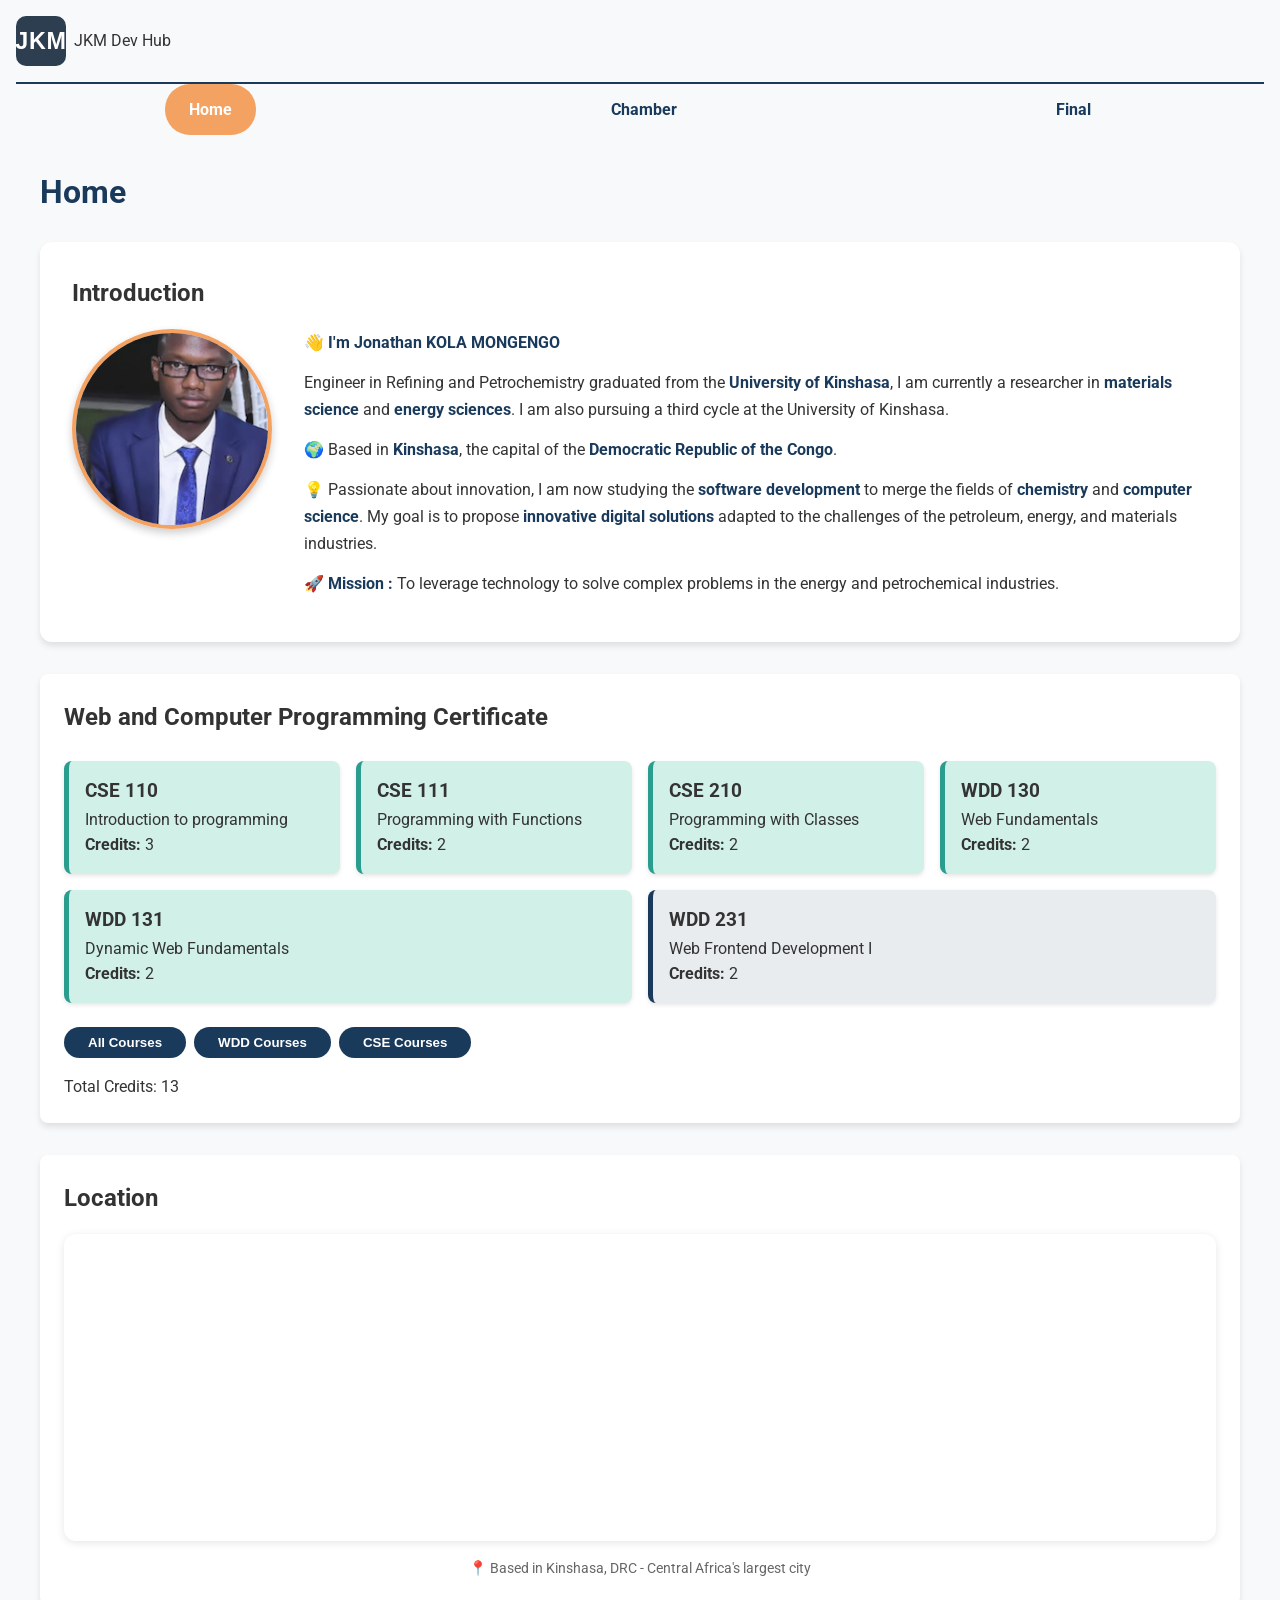
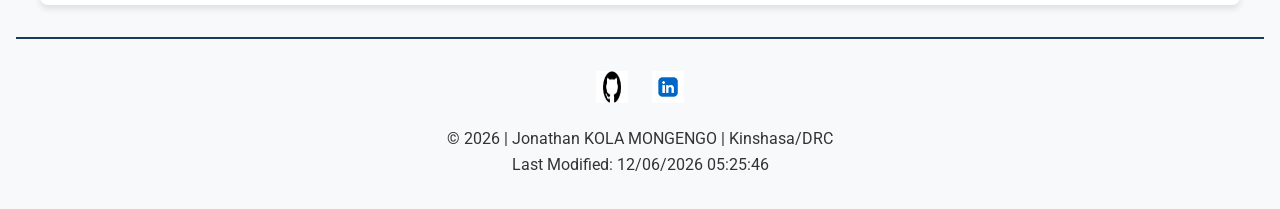
==== index.html @ d8cd604a "week01" ====
<!DOCTYPE html>
<html lang="en">
<head>
    <meta charset="UTF-8">
    <meta name="viewport" content="width=device-width, initial-scale=1.0">
    <title>WDD 231 - Jonathan Kola Mongengo</title>
    <meta name="description" content="Course home page for WDD 231">
    <meta name="author" content="Jonathan KOLA MONGENGO">
    <link rel="stylesheet" href="styles/normalize.css">
    <link rel="stylesheet" href="styles/style.css">
    <link rel="preconnect" href="https://fonts.googleapis.com">
    <link rel="preconnect" href="https://fonts.gstatic.com" crossorigin>
    <link href="https://fonts.googleapis.com/css2?family=Roboto:wght@400;700&display=swap" rel="stylesheet">
    <script src="scripts/navigation.js" defer></script>
    <script src="scripts/dates.js" defer></script>
    <script src="scripts/courses.js" defer></script>
</head>
<body>
    <header>
        <div class="logo-container">
            <img src="images/logo.svg" alt="Site Logo" width="50" height="50">
            <span>JKM Dev Hub</span>
        </div>
        <button id="hamburgerBtn" aria-label="Toggle Navigation">☰</button>
    </header>

    <nav id="mainNav">
        <ul>
            <li><a href="index.html" class="active">Home</a></li>
            <li><a href="chamber/">Chamber</a></li>
            <li><a href="final/">Final</a></li>
        </ul>
    </nav>

    <main>
        <h1>Home</h1>
        <section id="introduction">
            <h2>Introduction</h2>
            <div class="intro-grid">
                <div class="intro-image">
                    <img src="images/kola.png" alt="Jonathan KOLA MONGENGO - Web Developer & Petrochemical Engineer" width="200" height="200" loading="lazy">
                </div>
        
                <div class="intro-text">
                <p><strong>👋 I'm Jonathan KOLA MONGENGO</strong></p>
                <p>Engineer in Refining and Petrochemistry graduated from the <strong>University of Kinshasa</strong>, I am currently a researcher in <strong>materials science</strong> and <strong>energy sciences</strong>. I am also pursuing a third cycle at the University of Kinshasa.</p>
            
                <p>🌍 Based in <strong>Kinshasa</strong>, the capital of the <strong>Democratic Republic of the Congo</strong>.</p>
            
                <p>💡 Passionate about innovation, I am now studying the <strong>software development</strong> to merge the fields of <strong>chemistry</strong> and <strong>computer science</strong>. My goal is to propose <strong>innovative digital solutions</strong> adapted to the challenges of the petroleum, energy, and materials industries.</p>
            
                <p>🚀 <strong>Mission :</strong> To leverage technology to solve complex problems in the energy and petrochemical industries.</p>
            </div>
        </section>
        <section id="projects">
            <h2>Web and Computer Programming Certificate</h2>
            <div id="courseContainer"></div>
            <div id="filterButtons">
                <button type="button" data-filter="all">All Courses</button>
                <button type="button" data-filter="wdd">WDD Courses</button>
                <button type="button" data-filter="cse">CSE Courses</button>
            </div>
            <p>Total Credits: <span id="totalCredits">0</span></p>
        </section>
        <section id="location">
            <h2>Location</h2>
            <div class="location-content">
                <div class="map-container">
                    <iframe 
                        src="https://www.google.com/maps/embed?pb=!1m18!1m12!1m3!1d63874.03345808838!2d15.2569304!3d-4.322254!2m3!1f0!2f0!3f0!3m2!1i1024!2i768!4f13.1!3m3!1m2!1s0x1a6a31c5b1b7f4c7%3A0x9f7b6e2a5e3a7c!2sKinshasa%2C%20Democratic%20Republic%20of%20the%20Congo!5e0!3m2!1sen!2sus!4v1700000000000" 
                        width="100%" 
                        height="300" 
                        style="border:0; border-radius: 8px;" 
                        allowfullscreen="" 
                        loading="lazy">
                    </iframe>
                </div>
                <p class="location-note">📍 Based in Kinshasa, DRC - Central Africa's largest city</p>
            </div>
        </section>
    </main>

    <footer>
        <div class="social-links">
            <a href="https://github.com/kolajoe"><img src="images/github.png" alt="GitHub"></a>
            <a href="https://linkedin.com/in/jonathan-kola-871001234"><img src="images/linkedin.png" alt="LinkedIn"></a>
        </div>
        <p>&copy; <span id="currentyear"></span> | Jonathan KOLA MONGENGO | Kinshasa/DRC</p>
        <p id="lastModified"></p>
    </footer>
</body>
</html>
---- styles/style.css ----
/* Variables de couleurs et styles de base */
:root {
    --primary-color: #1a3a5c;
    --secondary-color: #f4a261;
    --completed-color: #2a9d8f;
    --text-color: #333;
}

* {
    margin: 0;
    padding: 0;
    box-sizing: border-box;
}

body {
    font-family: 'Roboto', sans-serif;
    line-height: 1.6;
    background-color: #f8f9fa;
    color: var(--text-color);
    padding: 0 1rem;
}

/* ---------- STYLE MOBILE (Par défaut) ---------- */

/* HEADER */
header {
    display: flex;
    justify-content: space-between;
    align-items: center;
    padding: 1rem 0;
    border-bottom: 2px solid var(--primary-color);
}

.logo-container {
    display: flex;
    align-items: center;
    gap: 0.5rem;
}

#hamburgerBtn {
    font-size: 2rem;
    background: none;
    border: none;
    cursor: pointer;
    color: var(--primary-color);
}

/* NAVIGATION (cachée par défaut sur mobile) */
nav {
    max-height: 0;
    overflow: hidden;
    transition: max-height 0.3s ease-out;
    background-color: white;
}

nav.open {
    max-height: 300px; /* Assez grand pour le contenu */
}

nav ul {
    display: flex;
    flex-direction: column;
    list-style: none;
    text-align: center;
}

nav a {
    display: block;
    padding: 0.8rem 0;
    text-decoration: none;
    font-weight: bold;
    color: var(--primary-color);
    border-bottom: 1px solid #eee;
}

nav a:hover {
    background-color: var(--primary-color);
    color: white;
}

nav a.active {
    background-color: var(--secondary-color);
    color: white;
}

/* SECTIONS PRINCIPALES */
main {
    max-width: 1200px;
    margin: 2rem auto;
}

section {
    background: white;
    padding: 1.5rem;
    margin-bottom: 2rem;
    border-radius: 8px;
    box-shadow: 0 4px 6px rgba(0,0,0,0.1);
}

h1 {
    color: var(--primary-color);
    margin-bottom: 1.5rem;
}

/* CONTENEUR DES CARTES (Flexbox) */
#courseContainer {
    display: flex;
    flex-wrap: wrap;
    gap: 1rem;
    margin: 1.5rem 0;
}

.course-card {
    flex: 1 1 200px; /* S'adapte sur mobile */
    background-color: #e9ecef;
    padding: 1rem;
    border-radius: 8px;
    border-left: 5px solid var(--primary-color);
    box-shadow: 0 2px 4px rgba(0,0,0,0.1);
}

.course-card.completed {
    border-left-color: var(--completed-color);
    background-color: #d1f0e8;
}

#filterButtons {
    display: flex;
    gap: 0.5rem;
    margin: 1rem 0;
}

#filterButtons button {
    padding: 0.5rem 1.5rem;
    border: none;
    border-radius: 20px;
    background-color: var(--primary-color);
    color: white;
    cursor: pointer;
    font-weight: bold;
    transition: background-color 0.2s;
}

#filterButtons button:hover {
    background-color: var(--secondary-color);
}


/* Section Introduction */
#introduction {
    background: white;
    padding: 2rem;
    border-radius: 12px;
    box-shadow: 0 4px 6px rgba(0,0,0,0.1);
}

.intro-grid {
    display: grid;
    grid-template-columns: 200px 1fr;
    gap: 2rem;
    align-items: start;
    margin-top: 1rem;
}

/* Photo */
.intro-image img {
    width: 100%;
    height: auto;
    border-radius: 50%;
    border: 4px solid var(--secondary-color);
    box-shadow: 0 4px 8px rgba(0,0,0,0.2);
    object-fit: cover;
    aspect-ratio: 1/1;
}

/* Texte */
.intro-text p {
    margin-bottom: 0.8rem;
    line-height: 1.7;
    color: #333;
}

.intro-text strong {
    color: var(--primary-color);
}

/* Version mobile */
@media (max-width: 768px) {
    .intro-grid {
        grid-template-columns: 1fr;
        text-align: center;
    }
    
    .intro-image img {
        max-width: 180px;
        margin: 0 auto;
    }
}

/* Pour l'Option 4 - Style grille */
.location-grid {
    display: grid;
    grid-template-columns: repeat(auto-fit, minmax(180px, 1fr));
    gap: 1.2rem;
    margin-top: 1rem;
}

.location-item {
    display: flex;
    align-items: center;
    gap: 1rem;
    background: white;
    padding: 1rem 1.2rem;
    border-radius: 8px;
    box-shadow: 0 2px 6px rgba(0,0,0,0.08);
    transition: transform 0.2s;
}

.location-item:hover {
    transform: translateY(-3px);
    box-shadow: 0 4px 12px rgba(0,0,0,0.15);
}

.location-icon {
    font-size: 2rem;
}

.location-item h3 {
    font-size: 0.85rem;
    color: #777;
    margin: 0;
}

.location-item p {
    font-size: 0.95rem;
    font-weight: 600;
    color: var(--primary-color);
    margin: 0;
}

/* Pour la carte */
.map-container {
    margin: 1rem 0;
    border-radius: 12px;
    overflow: hidden;
    box-shadow: 0 2px 8px rgba(0,0,0,0.1);
}

.location-note {
    text-align: center;
    color: #666;
    font-size: 0.9rem;
    margin-top: 0.5rem;
}

/* Responsive */
@media (max-width: 768px) {
    .location-grid {
        grid-template-columns: 1fr 1fr;
    }
}

@media (max-width: 480px) {
    .location-grid {
        grid-template-columns: 1fr;
    }
}

/* FOOTER */
footer {
    text-align: center;
    padding: 2rem 0;
    border-top: 2px solid var(--primary-color);
    margin-top: 2rem;
}

.social-links {
    display: flex;
    justify-content: center;
    gap: 1.5rem;
    margin-bottom: 1rem;
}

.social-links img {
    width: 32px;
    height: 32px;
}

/* ---------- STYLE DESKTOP (Media Query) ---------- */
@media screen and (min-width: 768px) {
    /* Cacher le bouton hamburger */
    #hamburgerBtn {
        display: none;
    }

    /* Afficher la navigation en horizontal */
    nav {
        max-height: 100%; /* Annule la limitation de hauteur */
        overflow: visible;
        background: none;
    }

    nav ul {
        flex-direction: row;
        justify-content: space-around;
        gap: 2rem;
    }

    nav a {
        padding: 0.8rem 1.5rem;
        border-bottom: none;
        border-radius: 25px;
    }

    /* Les cartes en grille plus large */
    .course-card {
        flex: 1 1 250px;
    }
}
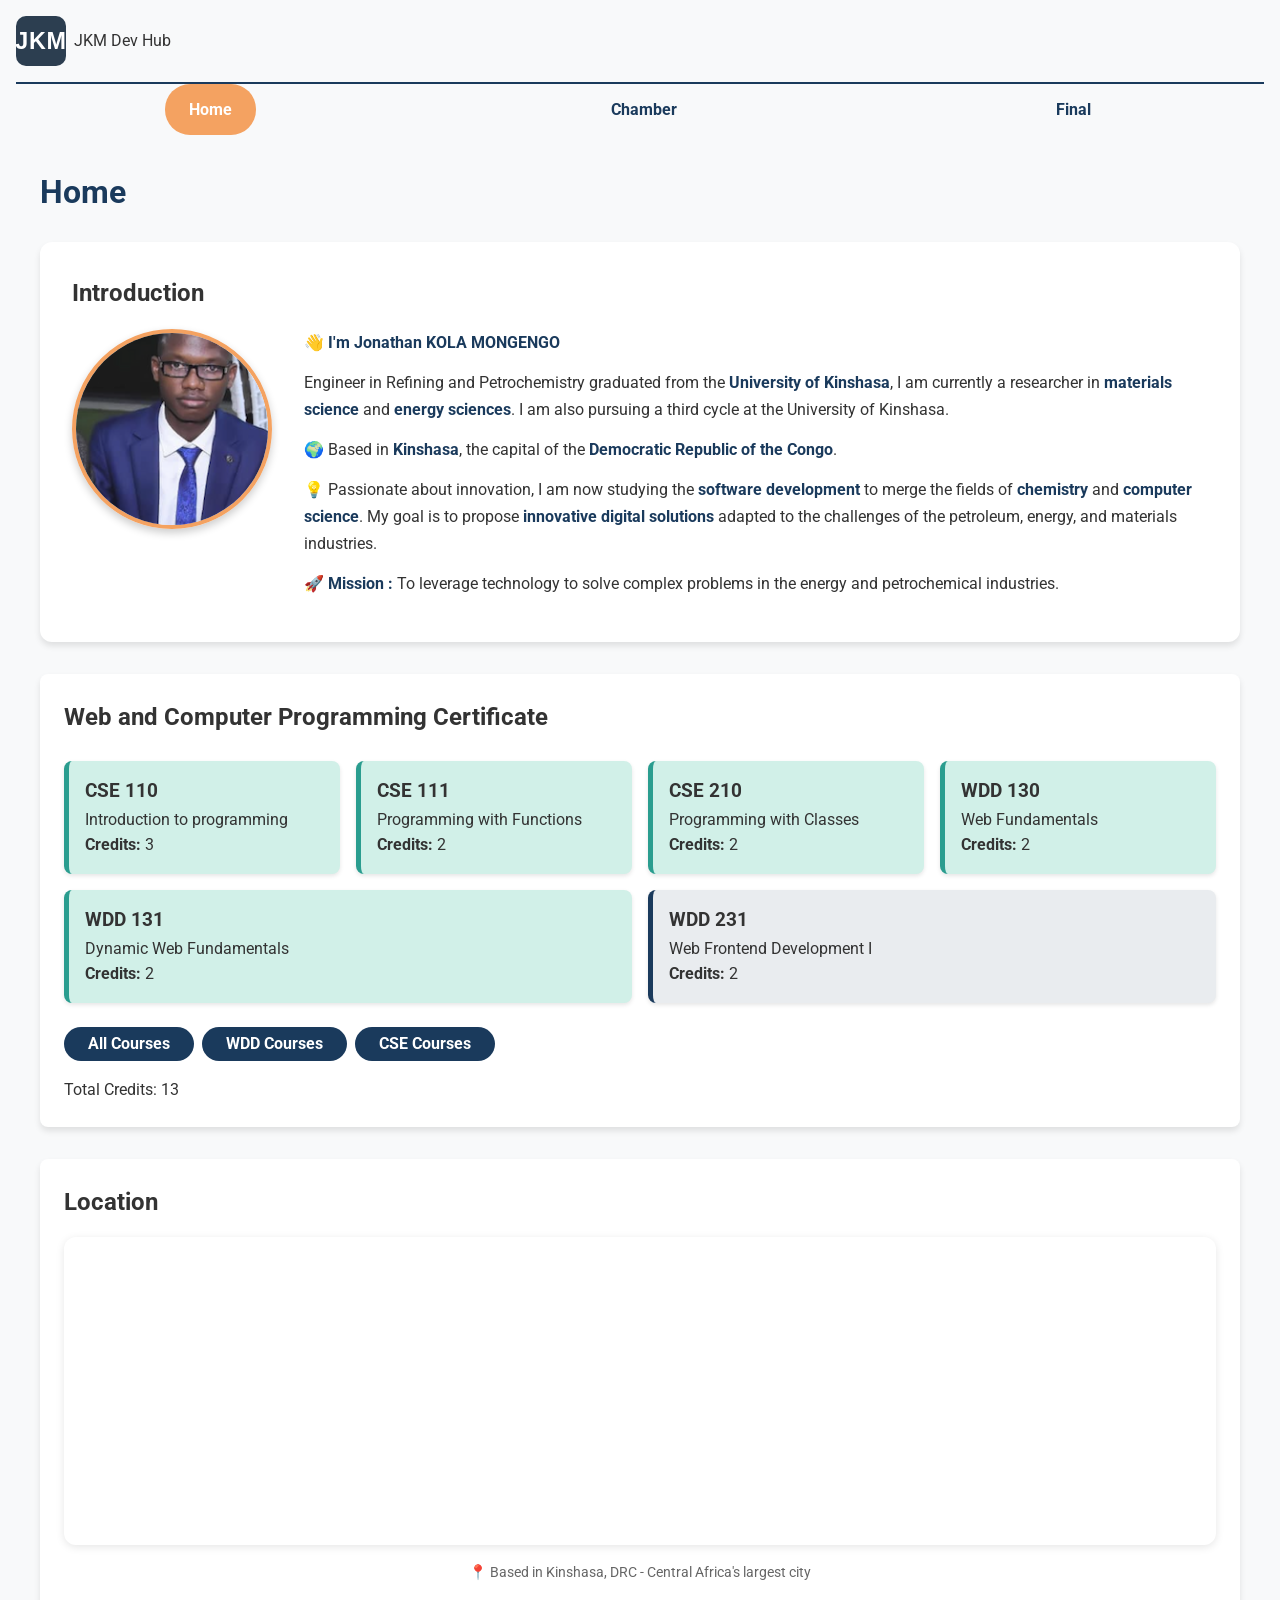
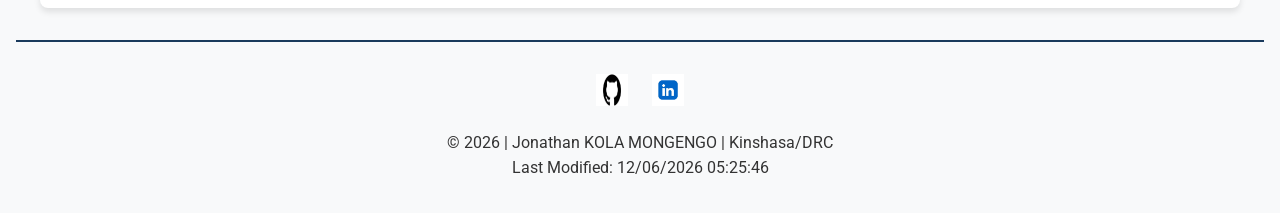
==== commit 89d42324: "second w01" ====
--- a/index.html
+++ b/index.html
@@ -4,7 +4,7 @@
     <meta charset="UTF-8">
     <meta name="viewport" content="width=device-width, initial-scale=1.0">
     <title>WDD 231 - Jonathan Kola Mongengo</title>
-    <meta name="description" content="Course home page for WDD 231">
+    <meta name="description" content="Jonathan KOLA MONGENGO - WDD 231 course home page showcasing web development project, petrochemical engineering, and software development journey at BYU-Idaho.">
     <meta name="author" content="Jonathan KOLA MONGENGO">
     <link rel="stylesheet" href="styles/normalize.css">
     <link rel="stylesheet" href="styles/style.css">
@@ -42,14 +42,15 @@
                 </div>
         
                 <div class="intro-text">
-                <p><strong>👋 I'm Jonathan KOLA MONGENGO</strong></p>
-                <p>Engineer in Refining and Petrochemistry graduated from the <strong>University of Kinshasa</strong>, I am currently a researcher in <strong>materials science</strong> and <strong>energy sciences</strong>. I am also pursuing a third cycle at the University of Kinshasa.</p>
+                   <p><strong>👋 I'm Jonathan KOLA MONGENGO</strong></p>
+                   <p>Engineer in Refining and Petrochemistry graduated from the <strong>University of Kinshasa</strong>, I am currently a researcher in <strong>materials science</strong> and <strong>energy sciences</strong>. I am also pursuing a third cycle at the University of Kinshasa.</p>
             
-                <p>🌍 Based in <strong>Kinshasa</strong>, the capital of the <strong>Democratic Republic of the Congo</strong>.</p>
+                   <p>🌍 Based in <strong>Kinshasa</strong>, the capital of the <strong>Democratic Republic of the Congo</strong>.</p>
             
-                <p>💡 Passionate about innovation, I am now studying the <strong>software development</strong> to merge the fields of <strong>chemistry</strong> and <strong>computer science</strong>. My goal is to propose <strong>innovative digital solutions</strong> adapted to the challenges of the petroleum, energy, and materials industries.</p>
+                   <p>💡 Passionate about innovation, I am now studying the <strong>software development</strong> to merge the fields of <strong>chemistry</strong> and <strong>computer science</strong>. My goal is to propose <strong>innovative digital solutions</strong> adapted to the challenges of the petroleum, energy, and materials industries.</p>
             
-                <p>🚀 <strong>Mission :</strong> To leverage technology to solve complex problems in the energy and petrochemical industries.</p>
+                   <p>🚀 <strong>Mission :</strong> To leverage technology to solve complex problems in the energy and petrochemical industries.</p>
+                </div>
             </div>
         </section>
         <section id="projects">
@@ -67,10 +68,9 @@
             <div class="location-content">
                 <div class="map-container">
                     <iframe 
-                        src="https://www.google.com/maps/embed?pb=!1m18!1m12!1m3!1d63874.03345808838!2d15.2569304!3d-4.322254!2m3!1f0!2f0!3f0!3m2!1i1024!2i768!4f13.1!3m3!1m2!1s0x1a6a31c5b1b7f4c7%3A0x9f7b6e2a5e3a7c!2sKinshasa%2C%20Democratic%20Republic%20of%20the%20Congo!5e0!3m2!1sen!2sus!4v1700000000000" 
-                        width="100%" 
+                        src="https://www.google.com/maps/embed?pb=!1m18!1m12!1m3!1d63874.03345808838!2d15.2569304!3d-4.322254!2m3!1f0!2f0!3f0!3m2!1i1024!2i768!4f13.1!3m3!1m2!1s0x1a6a31c5b1b7f4c7%3A0x9f7b6e2a5e3a7c!2sKinshasa%2C%20Democratic%20Republic%20of%20the%20Congo!5e0!3m2!1sen!2sus!4v1700000000000"  
                         height="300" 
-                        style="border:0; border-radius: 8px;" 
+                        class="map-frame" 
                         allowfullscreen="" 
                         loading="lazy">
                     </iframe>
--- a/styles/style.css
+++ b/styles/style.css
@@ -246,6 +246,27 @@
     box-shadow: 0 2px 8px rgba(0,0,0,0.1);
 }
 
+/* Pour la carte */
+.map-frame {
+    width: 100%;
+    border: 0;
+    border-radius: 8px;
+}
+
+.location-details {
+    display: grid;
+    grid-template-columns: 1fr 1fr;
+    gap: 0.5rem;
+    margin-top: 1rem;
+    background: #f8f9fa;
+    padding: 1.2rem;
+    border-radius: 8px;
+}
+
+.location-details p {
+    margin: 0.3rem 0;
+}
+
 .location-note {
     text-align: center;
     color: #666;
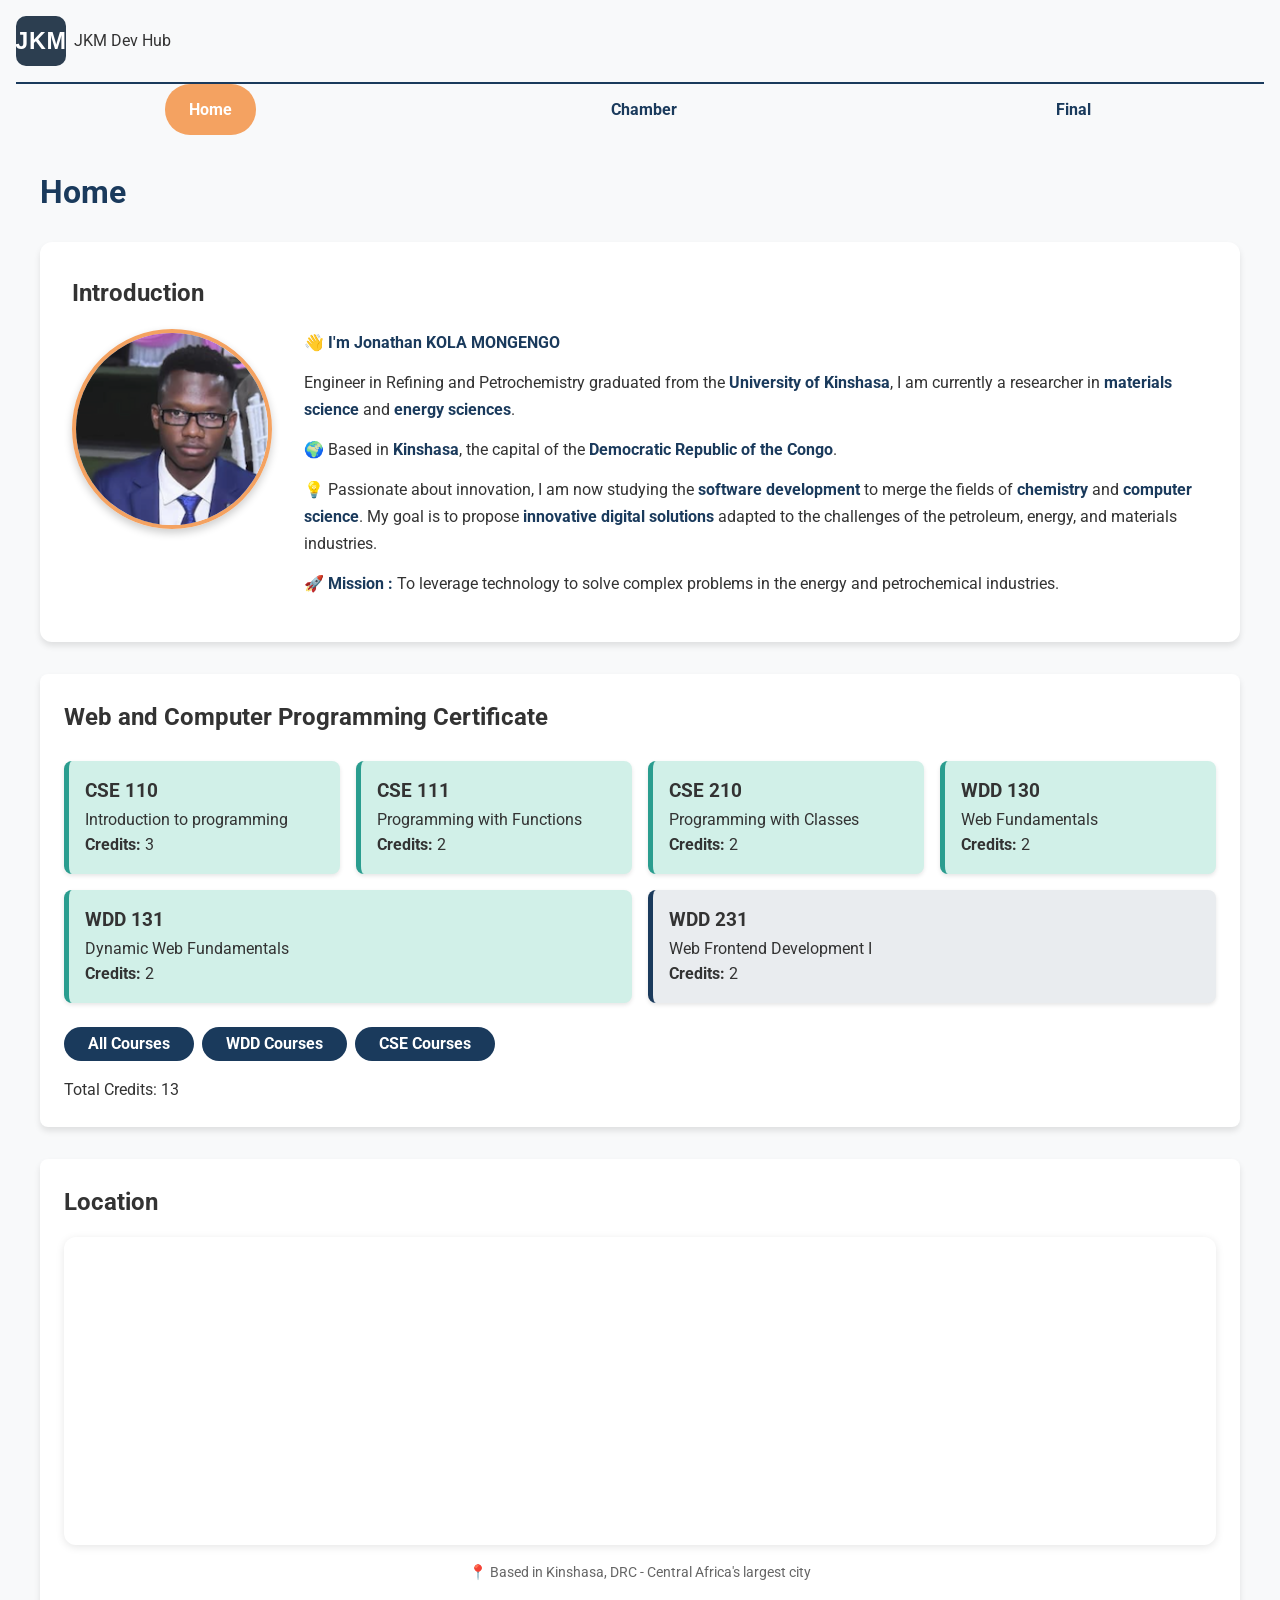
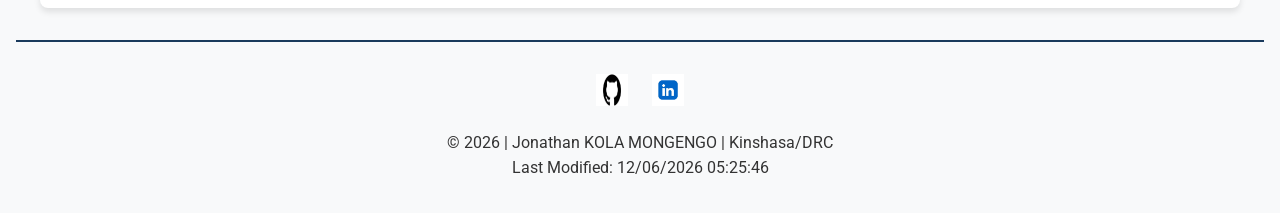
==== commit 6ac47648: "Week02" ====
--- a/index.html
+++ b/index.html
@@ -43,7 +43,7 @@
         
                 <div class="intro-text">
                    <p><strong>👋 I'm Jonathan KOLA MONGENGO</strong></p>
-                   <p>Engineer in Refining and Petrochemistry graduated from the <strong>University of Kinshasa</strong>, I am currently a researcher in <strong>materials science</strong> and <strong>energy sciences</strong>. I am also pursuing a third cycle at the University of Kinshasa.</p>
+                   <p>Engineer in Refining and Petrochemistry graduated from the <strong>University of Kinshasa</strong>, I am currently a researcher in <strong>materials science</strong> and <strong>energy sciences</strong>.</p>
             
                    <p>🌍 Based in <strong>Kinshasa</strong>, the capital of the <strong>Democratic Republic of the Congo</strong>.</p>
             
--- a/styles/style.css
+++ b/styles/style.css
@@ -165,11 +165,12 @@
 /* Photo */
 .intro-image img {
     width: 100%;
-    height: auto;
+    height: 100%;
     border-radius: 50%;
     border: 4px solid var(--secondary-color);
     box-shadow: 0 4px 8px rgba(0,0,0,0.2);
     object-fit: cover;
+    object-position: center 2%;
     aspect-ratio: 1/1;
 }
 
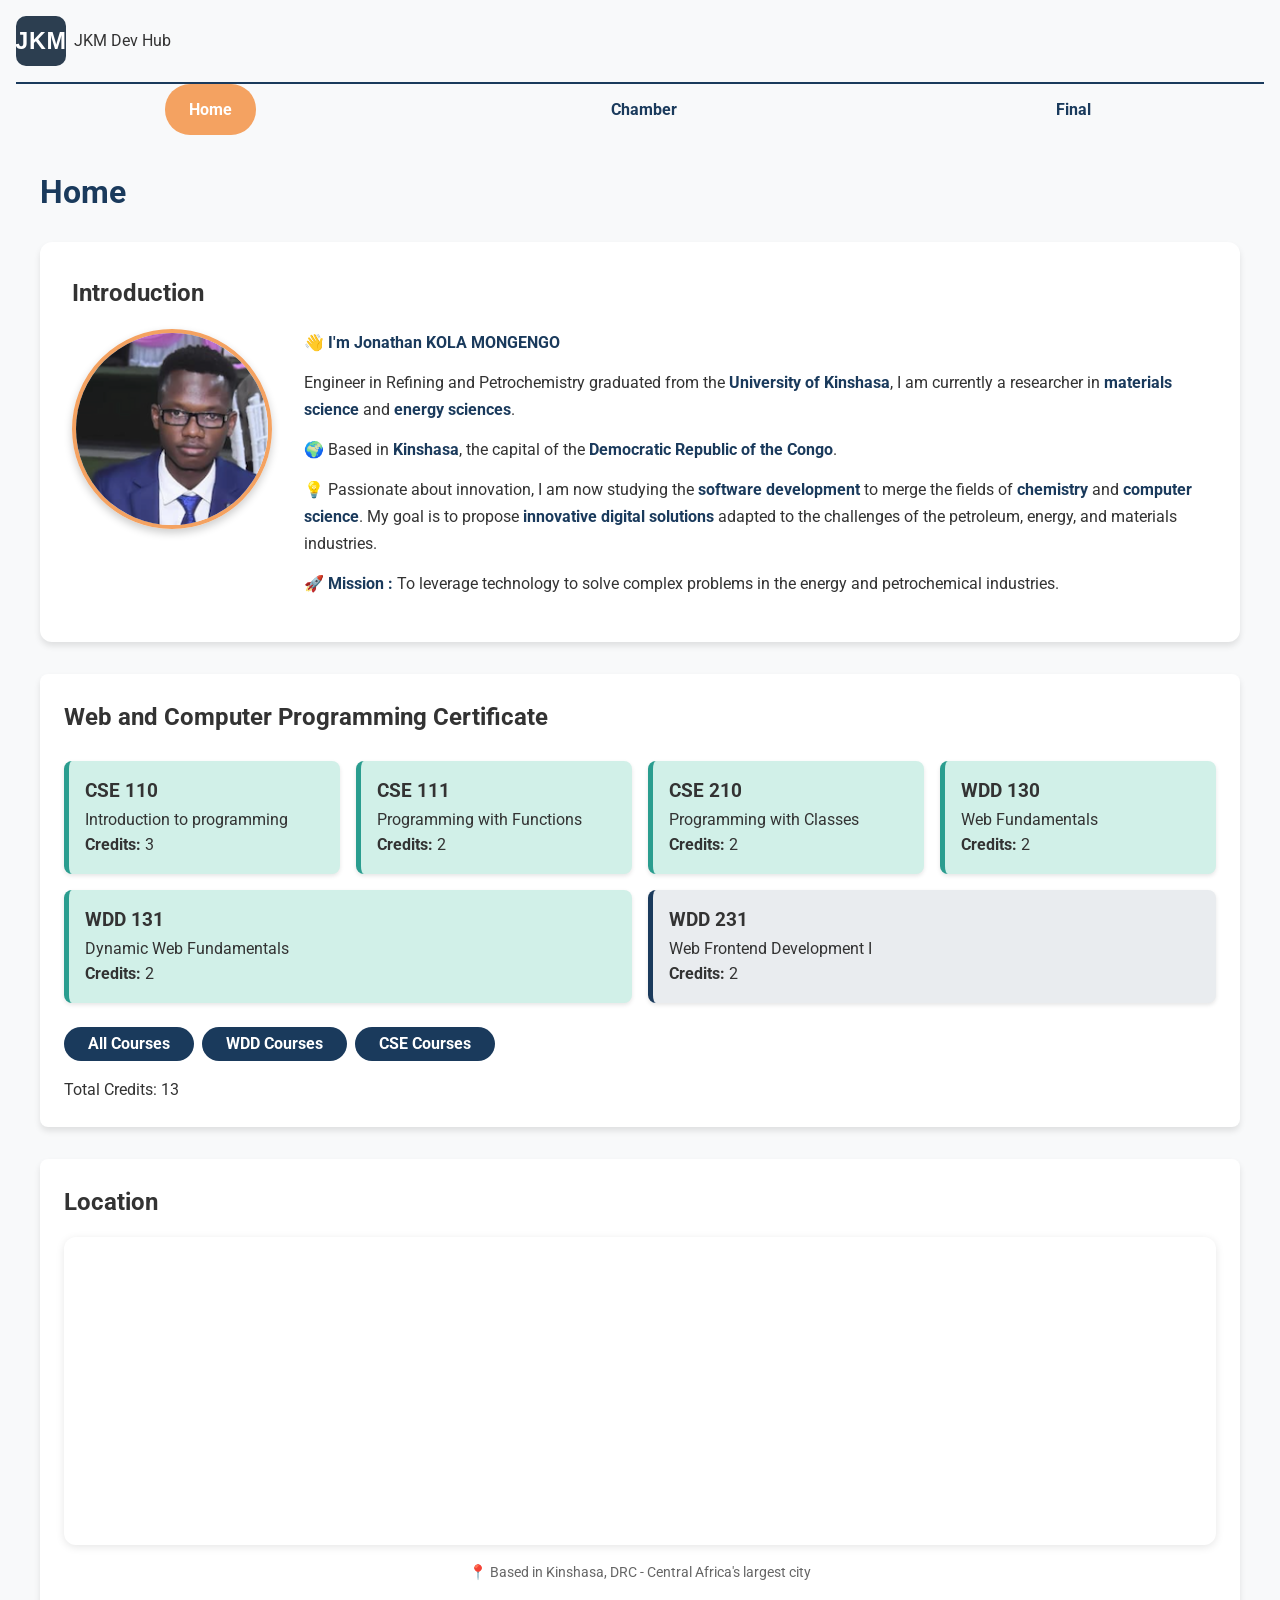
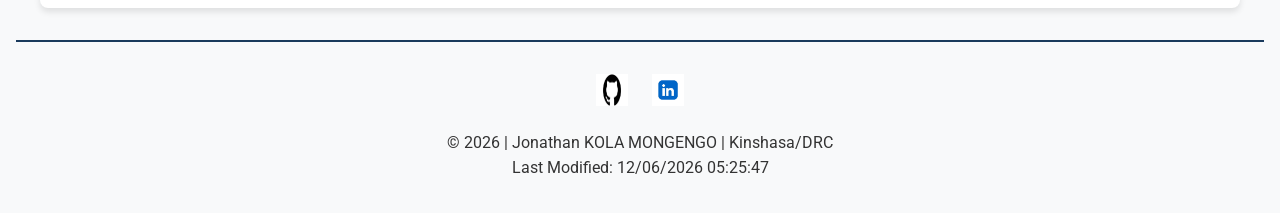
==== commit 12d05912: "Update W01" ====
--- a/index.html
+++ b/index.html
@@ -27,8 +27,8 @@
     <nav id="mainNav">
         <ul>
             <li><a href="index.html" class="active">Home</a></li>
-            <li><a href="chamber/">Chamber</a></li>
-            <li><a href="final/">Final</a></li>
+            <li><a href="chamber/index.html">Chamber</a></li>
+            <li><a href="final/index.html">Final</a></li>
         </ul>
     </nav>
 
